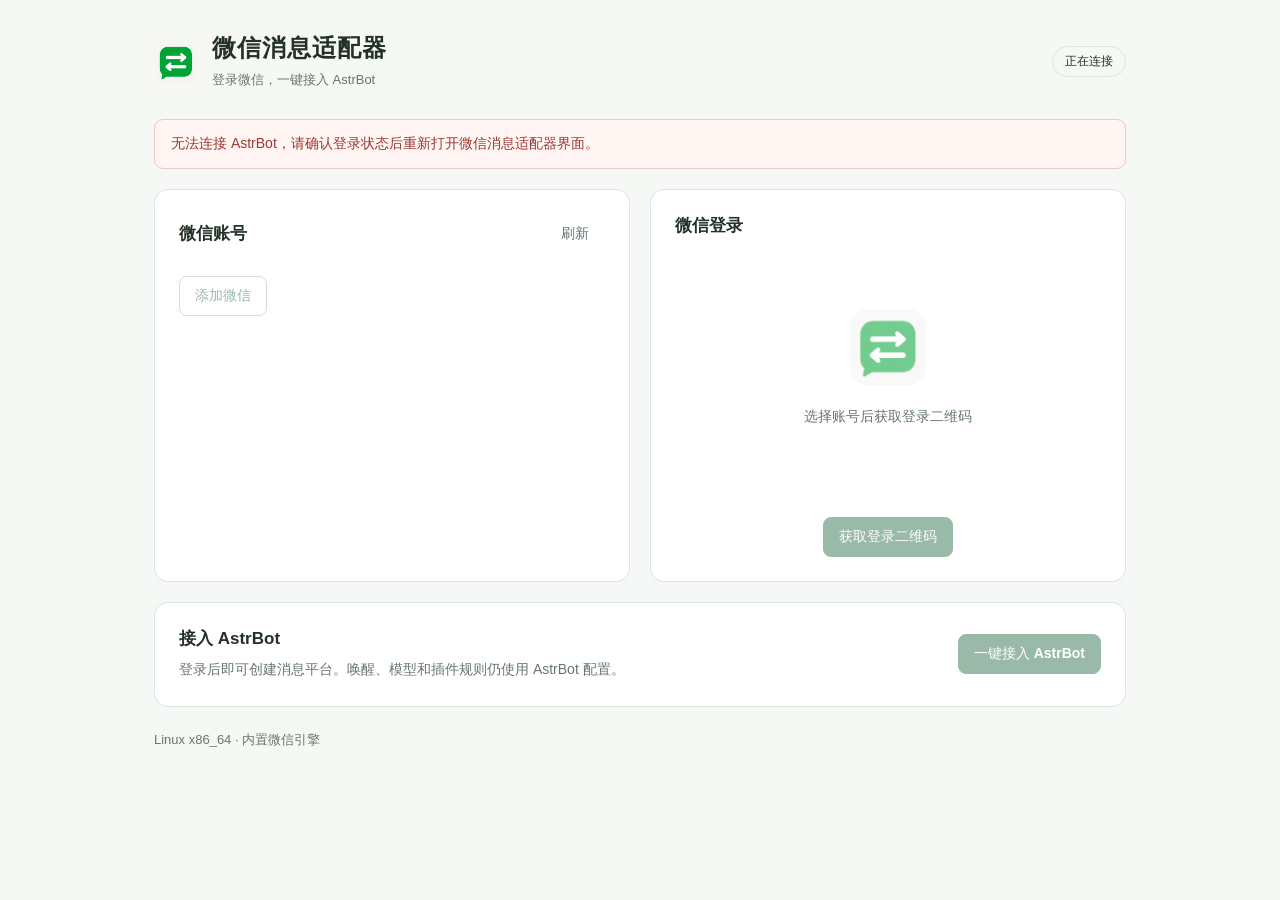
==== views/accounts/index.html @ 223ab72a "feat: release WeChat message adapter 1.0.0" ====
<!doctype html>
<html lang="zh-CN">
  <head>
    <meta charset="utf-8" />
    <meta name="viewport" content="width=device-width, initial-scale=1" />
    <title>微信消息适配器 · 微信管理</title>
    <link rel="icon" type="image/png" href="./logo.png" />
    <link rel="stylesheet" href="./style.css" />
  </head>
  <body>
    <main>
      <header class="page-header">
        <div class="identity"><img class="mark" src="./logo.png" alt="" width="44" height="44" /><div><h1>微信消息适配器</h1><p>登录微信，一键接入 AstrBot</p></div></div>
        <span id="engine-status" class="badge" role="status">正在连接</span>
      </header>
      <p id="notice" role="status" hidden></p>
      <p id="error" role="alert" hidden></p>
      <section id="engine-help" class="panel" hidden>
        <h2>微信引擎尚未就绪</h2>
        <p id="engine-reason">正在启动内置微信引擎。</p>
        <button id="start-engine" type="button">重新启动</button>
      </section>
      <div class="layout">
        <section class="panel account-panel">
          <div class="section-heading"><h2>微信账号</h2><button id="refresh" class="quiet" type="button">刷新</button></div>
          <div id="empty-state" class="empty" hidden><p>还没有微信账号</p><p>添加账号后，用手机微信扫描二维码。</p></div>
          <label id="account-label" for="account-select" hidden>选择账号</label>
          <select id="account-select" hidden></select>
          <dl id="account-details" hidden><div><dt>登录状态</dt><dd id="account-state">未登录</dd></div><div><dt>消息平台</dt><dd id="platform-state">尚未接入</dd></div></dl>
          <div class="account-actions"><button id="add-account" class="secondary" type="button" disabled>添加微信</button><button id="logout" class="quiet danger" type="button" hidden>退出登录</button></div>
          <form id="add-form" hidden>
            <label for="account-alias">账号名称</label>
            <input id="account-alias" maxlength="64" value="我的微信" autocomplete="off" required />
            <div class="button-row"><button id="create-account" type="submit">添加并登录</button><button id="cancel-add" class="quiet" type="button">取消</button></div>
          </form>
        </section>
        <section class="panel login-panel" aria-labelledby="login-heading">
          <h2 id="login-heading">微信登录</h2>
          <div id="qr-placeholder" class="qr-placeholder"><img src="./logo.png" alt="" width="76" height="76" /><p>选择账号后获取登录二维码</p></div>
          <div id="qr-content" hidden><img id="qr-image" alt="微信登录二维码" /><p id="login-status" role="status" aria-live="polite">等待扫码</p><p class="hint">请使用手机微信扫码，并在手机上确认登录。</p></div>
          <div id="login-success" class="success" hidden><span aria-hidden="true">✓</span><h3>微信已登录</h3><p>现在可以接入 AstrBot，开始收发消息。</p></div>
          <div class="button-row"><button id="login" type="button" disabled>获取登录二维码</button><button id="cancel-login" class="quiet" type="button" hidden>取消登录</button></div>
        </section>
      </div>
      <section class="panel connect-panel"><div><h2>接入 AstrBot</h2><p>登录后即可创建消息平台。唤醒、模型和插件规则仍使用 AstrBot 配置。</p><p id="connect-result" class="hint" role="status"></p></div><button id="connect" type="button" disabled>一键接入 AstrBot</button></section>
      <footer><span>Linux x86_64 · 内置微信引擎</span><span id="version"></span></footer>
    </main>
    <script type="module" src="./app.js?v=login-state-20261108"></script>
  </body>
</html>
---- views/accounts/style.css ----
:root { color-scheme: light dark; font-family: -apple-system, BlinkMacSystemFont, "Segoe UI", "Microsoft YaHei", sans-serif; color: #243128; background: #f6f8f6; font-size: 14px; --surface: #fff; --line: #dde5df; --muted: #67766c; --accent: #206740; }
* { box-sizing: border-box; }
body { margin: 0; }
main { max-width: 1020px; margin: auto; padding: 32px 24px; }
.page-header, .identity, .section-heading, .account-actions, .button-row, .connect-panel, footer { display: flex; align-items: center; }
.page-header { justify-content: space-between; gap: 16px; margin-bottom: 28px; flex-wrap: wrap; }
.identity { gap: 14px; }
.mark { display: block; border-radius: 12px; width: 44px; height: 44px; flex-shrink: 0; object-fit: contain; }
h1 { font-size: 24px; margin: 0 0 5px; letter-spacing: .04em; }
h2 { font-size: 17px; margin: 0 0 14px; }
h3 { margin: 15px 0 8px; font-size: 18px; }
p { margin: 0 0 12px; line-height: 1.7; }
.identity p, footer, .hint { color: var(--muted); font-size: 13px; }
.identity p { margin: 0; }
.badge { border: 1px solid var(--line); padding: 6px 12px; border-radius: 20px; font-size: 12px; white-space: nowrap; }
.badge[data-ready="true"] { color: var(--accent); background: #edf6ef; border-color: #cee0d2; }
.layout { display: grid; grid-template-columns: 1fr 1fr; gap: 20px; }
.panel { background: var(--surface); border: 1px solid var(--line); border-radius: 14px; padding: 24px; min-width: 0; }
.section-heading { justify-content: space-between; gap: 12px; margin-bottom: 15px; }
.section-heading h2 { margin: 0; }
label { display: block; margin: 12px 0 8px; font-weight: 550; }
select, input { width: 100%; color: inherit; background: var(--surface); border: 1px solid #bccac0; border-radius: 8px; padding: 11px 12px; font: inherit; }
button { cursor: pointer; background: var(--accent); border: 1px solid var(--accent); color: #fff; border-radius: 8px; padding: 10px 15px; font: inherit; font-weight: 550; min-height: 40px; }
button:disabled { opacity: .45; cursor: default; }
button:not(:disabled):hover { filter: brightness(.95); }
button.secondary { color: var(--accent); background: transparent; border-color: #9fbaa8; }
button.quiet { color: var(--muted); background: transparent; border-color: transparent; }
button.danger { color: #9c3831; }
button:focus-visible, select:focus-visible, input:focus-visible { outline: 3px solid #83bc96; outline-offset: 3px; }
dl { margin: 20px 0; }
dl > div { display: flex; align-items: baseline; justify-content: space-between; gap: 16px; padding: 12px 0; border-bottom: 1px solid var(--line); }
dt { color: var(--muted); }
dd { margin: 0; overflow-wrap: anywhere; text-align: right; }
.account-actions, .button-row { gap: 8px; flex-wrap: wrap; }
.account-actions { margin-top: 22px; justify-content: space-between; }
#add-form { border-top: 1px solid var(--line); margin-top: 22px; padding-top: 10px; }
#add-form .button-row { margin-top: 14px; }
.empty { padding: 28px 0; color: var(--muted); }
.empty p:first-child { color: inherit; font-weight: 550; }
.login-panel { text-align: center; }
.login-panel h2 { text-align: left; }
.login-panel .button-row { justify-content: center; margin-top: 18px; }
.qr-placeholder { min-height: 248px; display: flex; flex-direction: column; align-items: center; justify-content: center; color: var(--muted); gap: 20px; }
.qr-placeholder img { width: 76px; height: 76px; border-radius: 18px; opacity: .55; }
#qr-image { width: 220px; max-width: 100%; height: auto; display: block; margin: 5px auto 16px; border: 10px solid #fff; background: #fff; }
.success { min-height: 248px; padding-top: 40px; color: var(--accent); }
.success > span { font-size: 36px; display: inline-grid; place-items: center; width: 60px; height: 60px; background: #edf6ef; border-radius: 50%; }
.success p { color: var(--muted); }
.connect-panel { justify-content: space-between; gap: 25px; margin-top: 20px; }
.connect-panel h2 { margin-bottom: 8px; }
.connect-panel p { color: var(--muted); margin-bottom: 0; }
.connect-panel button { flex-shrink: 0; }
#error, #notice { border: 1px solid; border-radius: 9px; padding: 12px 16px; margin-bottom: 20px; overflow-wrap: anywhere; }
#error { color: #9c3831; background: #fff5f3; border-color: #eacbc5; }
#notice { color: var(--accent); background: #edf6ef; border-color: #cee0d2; }
#engine-help { margin-bottom: 20px; }
footer { justify-content: space-between; gap: 12px; margin-top: 24px; }
[hidden] { display: none !important; }
@media (max-width: 650px) { main { padding: 22px 16px; } .layout { grid-template-columns: 1fr; gap: 16px; } .panel { padding: 20px; } .connect-panel { align-items: stretch; flex-direction: column; gap: 18px; } .page-header { align-items: flex-start; } .identity { gap: 11px; } .identity p { max-width: 180px; } footer { flex-wrap: wrap; } }
@media (prefers-color-scheme: dark) { :root { color: #e4ece6; background: #141b17; --surface: #1c2620; --line: #35443a; --muted: #a5b5aa; --accent: #83c79a; } button { background: #34754c; color: #fff; border-color: #34754c; } select, input { border-color: #4c6354; } .badge[data-ready="true"], #notice { background: #223e2c; border-color: #385a43; } .success > span { background: #223e2c; } #error { background: #38231f; color: #f0b1a8; border-color: #6b4138; } button.danger { color: #f0b1a8; } }
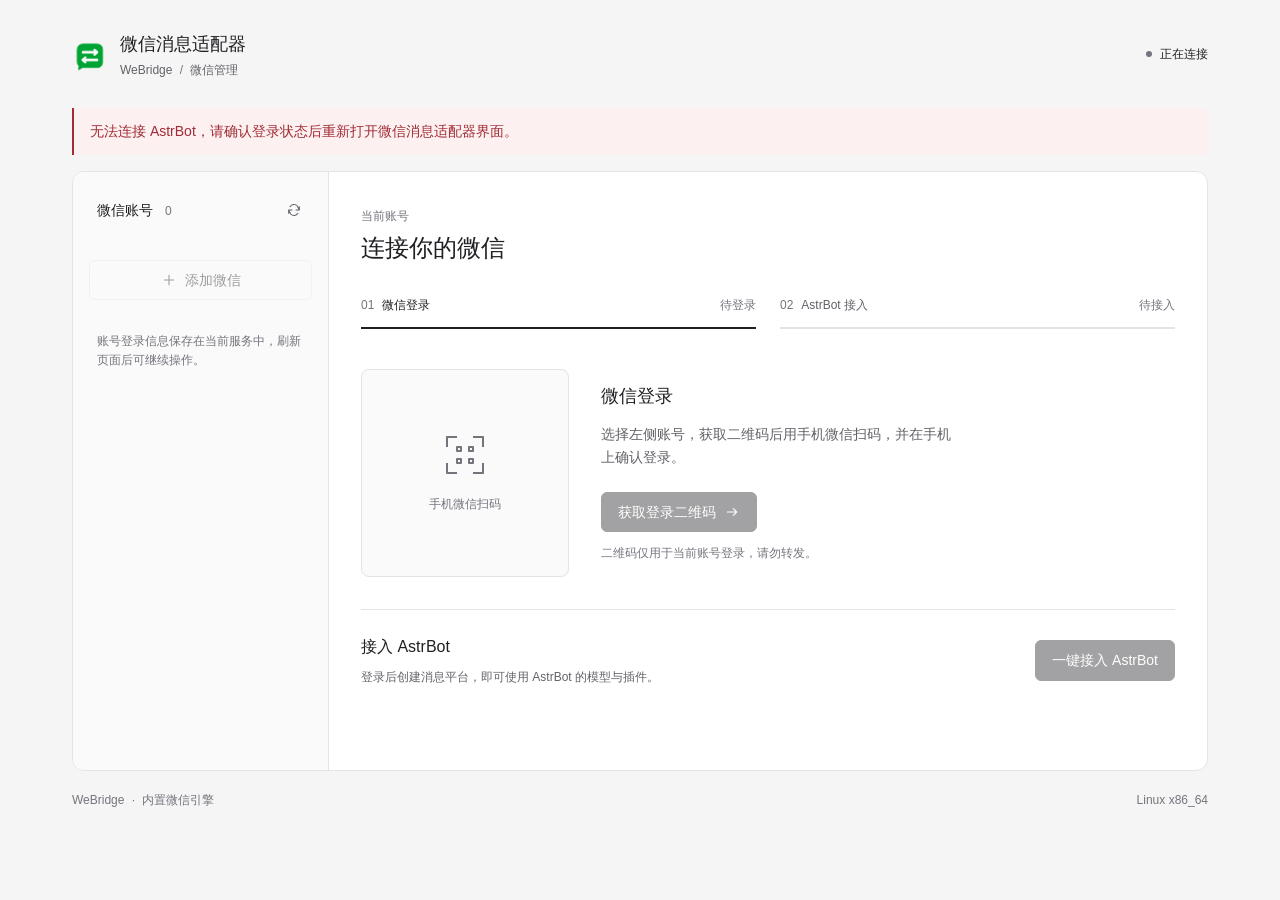
==== commit 045e5fa4: "chore: initialize WeBridge 1.1.2" ====
--- a/views/accounts/index.html
+++ b/views/accounts/index.html
@@ -3,48 +3,74 @@
   <head>
     <meta charset="utf-8" />
     <meta name="viewport" content="width=device-width, initial-scale=1" />
+    <meta name="color-scheme" content="light dark" />
     <title>微信消息适配器 · 微信管理</title>
     <link rel="icon" type="image/png" href="./logo.png" />
-    <link rel="stylesheet" href="./style.css" />
+    <link rel="stylesheet" href="./style.css?v=console-20261110" />
   </head>
   <body>
-    <main>
+    <svg class="icon-library" xmlns="http://www.w3.org/2000/svg" aria-hidden="true">
+      <symbol id="i-plus" viewBox="0 0 24 24"><path d="M12 5v14M5 12h14" /></symbol>
+      <symbol id="i-refresh" viewBox="0 0 24 24"><path d="M20 7v5h-5M4 17v-5h5M6 7a7 7 0 0 1 11-1l3 6M4 12l3 6a7 7 0 0 0 11-1" /></symbol>
+      <symbol id="i-arrow" viewBox="0 0 24 24"><path d="M5 12h14m-5-5 5 5-5 5" /></symbol>
+      <symbol id="i-check" viewBox="0 0 24 24"><path d="m5 12 4 4L19 6" /></symbol>
+      <symbol id="i-scan" viewBox="0 0 24 24"><path d="M8 3H3v5m13-5h5v5M3 16v5h5m13-5v5h-5M8 8h2v2H8zm6 0h2v2h-2zm-6 6h2v2H8zm6 0h2v2h-2z" /></symbol>
+    </svg>
+    <main class="console">
       <header class="page-header">
-        <div class="identity"><img class="mark" src="./logo.png" alt="" width="44" height="44" /><div><h1>微信消息适配器</h1><p>登录微信，一键接入 AstrBot</p></div></div>
-        <span id="engine-status" class="badge" role="status">正在连接</span>
+        <div class="identity">
+          <img class="mark" src="./logo.png" alt="" width="36" height="36" />
+          <div><h1>微信消息适配器</h1><p>WeBridge <span aria-hidden="true">/</span> 微信管理</p></div>
+        </div>
+        <div class="engine"><span id="engine-status" role="status">正在连接</span><span id="version"></span></div>
       </header>
-      <p id="notice" role="status" hidden></p>
-      <p id="error" role="alert" hidden></p>
-      <section id="engine-help" class="panel" hidden>
-        <h2>微信引擎尚未就绪</h2>
-        <p id="engine-reason">正在启动内置微信引擎。</p>
-        <button id="start-engine" type="button">重新启动</button>
+      <div class="feedback">
+        <p id="notice" role="status" hidden></p>
+        <p id="error" role="alert" hidden></p>
+      </div>
+      <section id="engine-help" class="engine-help" hidden>
+        <div><h2>微信引擎尚未就绪</h2><p id="engine-reason">正在启动内置微信引擎。</p></div>
+        <button id="start-engine" class="secondary" type="button">重新启动</button>
       </section>
-      <div class="layout">
-        <section class="panel account-panel">
-          <div class="section-heading"><h2>微信账号</h2><button id="refresh" class="quiet" type="button">刷新</button></div>
-          <div id="empty-state" class="empty" hidden><p>还没有微信账号</p><p>添加账号后，用手机微信扫描二维码。</p></div>
-          <label id="account-label" for="account-select" hidden>选择账号</label>
-          <select id="account-select" hidden></select>
-          <dl id="account-details" hidden><div><dt>登录状态</dt><dd id="account-state">未登录</dd></div><div><dt>消息平台</dt><dd id="platform-state">尚未接入</dd></div></dl>
-          <div class="account-actions"><button id="add-account" class="secondary" type="button" disabled>添加微信</button><button id="logout" class="quiet danger" type="button" hidden>退出登录</button></div>
+      <div class="workbench">
+        <aside class="account-rail" aria-labelledby="accounts-heading">
+          <div class="rail-heading"><h2 id="accounts-heading">微信账号 <span id="account-count">0</span></h2><button id="refresh" class="icon-button" type="button" aria-label="刷新账号" title="刷新账号"><svg class="icon"><use href="#i-refresh" /></svg></button></div>
+          <div id="empty-state" class="empty" hidden><p>还没有微信账号</p><p>添加一个账号，开始连接。</p></div>
+          <div id="account-list" class="account-list" aria-label="选择微信账号"></div>
+          <button id="add-account" class="add-account secondary" type="button" disabled><svg class="icon"><use href="#i-plus" /></svg>添加微信</button>
           <form id="add-form" hidden>
             <label for="account-alias">账号名称</label>
             <input id="account-alias" maxlength="64" value="我的微信" autocomplete="off" required />
             <div class="button-row"><button id="create-account" type="submit">添加并登录</button><button id="cancel-add" class="quiet" type="button">取消</button></div>
           </form>
-        </section>
-        <section class="panel login-panel" aria-labelledby="login-heading">
-          <h2 id="login-heading">微信登录</h2>
-          <div id="qr-placeholder" class="qr-placeholder"><img src="./logo.png" alt="" width="76" height="76" /><p>选择账号后获取登录二维码</p></div>
-          <div id="qr-content" hidden><img id="qr-image" alt="微信登录二维码" /><p id="login-status" role="status" aria-live="polite">等待扫码</p><p class="hint">请使用手机微信扫码，并在手机上确认登录。</p></div>
-          <div id="login-success" class="success" hidden><span aria-hidden="true">✓</span><h3>微信已登录</h3><p>现在可以接入 AstrBot，开始收发消息。</p></div>
-          <div class="button-row"><button id="login" type="button" disabled>获取登录二维码</button><button id="cancel-login" class="quiet" type="button" hidden>取消登录</button></div>
-        </section>
+          <p class="rail-note">账号登录信息保存在当前服务中，刷新页面后可继续操作。</p>
+        </aside>
+        <div class="workspace">
+          <header class="account-header"><div><p class="section-label">当前账号</p><h2 id="account-name">连接你的微信</h2></div><button id="logout" class="quiet danger" type="button" hidden>退出登录</button></header>
+          <ol class="connection-path" aria-label="接入进度">
+            <li id="step-login" aria-current="step"><span class="step-number">01</span><span>微信登录</span><span id="step-login-state" class="step-state">待登录</span></li>
+            <li id="step-connect"><span class="step-number">02</span><span>AstrBot 接入</span><span id="step-connect-state" class="step-state">待接入</span></li>
+          </ol>
+          <section class="login-section" aria-labelledby="login-heading">
+            <div class="login-visual">
+              <div id="qr-placeholder" class="qr-placeholder"><svg class="scan-mark" aria-hidden="true"><use href="#i-scan" /></svg><span>手机微信扫码</span></div>
+              <div id="qr-content" hidden><div class="qr-frame"><img id="qr-image" alt="微信登录二维码" hidden /><span id="qr-waiting">二维码准备中</span></div></div>
+              <div id="login-success" class="login-success" hidden><svg class="success-mark" aria-hidden="true"><use href="#i-check" /></svg><h3>微信已登录</h3><p id="success-caption">可以接入 AstrBot</p></div>
+            </div>
+            <div class="login-copy">
+              <h2 id="login-heading">微信登录</h2>
+              <p id="login-description">选择左侧账号，获取二维码后用手机微信扫码，并在手机上确认登录。</p>
+              <p id="login-status" class="login-status" role="status" aria-live="polite" hidden>等待扫码</p>
+              <div id="login-actions" class="button-row"><button id="login" type="button" disabled>获取登录二维码<svg class="icon"><use href="#i-arrow" /></svg></button><button id="cancel-login" class="secondary" type="button" hidden>取消登录</button></div>
+              <p id="qr-hint" class="hint">二维码仅用于当前账号登录，请勿转发。</p>
+            </div>
+          </section>
+          <dl id="account-details" class="account-details" hidden><div><dt>微信状态</dt><dd id="account-state">未登录</dd></div><div><dt>消息平台</dt><dd id="platform-state">尚未接入</dd></div></dl>
+          <section class="connect-section" aria-labelledby="connect-heading"><div><h2 id="connect-heading">接入 AstrBot</h2><p id="connect-description">登录后创建消息平台，即可使用 AstrBot 的模型与插件。</p><p id="connect-result" class="connect-result" role="status" hidden></p></div><button id="connect" type="button" disabled>一键接入 AstrBot</button></section>
+        </div>
       </div>
-      <section class="panel connect-panel"><div><h2>接入 AstrBot</h2><p>登录后即可创建消息平台。唤醒、模型和插件规则仍使用 AstrBot 配置。</p><p id="connect-result" class="hint" role="status"></p></div><button id="connect" type="button" disabled>一键接入 AstrBot</button></section>
-      <footer><span>Linux x86_64 · 内置微信引擎</span><span id="version"></span></footer>
+      <footer><span>WeBridge <span aria-hidden="true">·</span> 内置微信引擎</span><span>Linux x86_64</span></footer>
     </main>
-    <script type="module" src="./app.js?v=login-state-20261108"></script>
+    <script type="module" src="./app.js?v=console-20261110"></script>
   </body>
 </html>
--- a/views/accounts/style.css
+++ b/views/accounts/style.css
@@ -1,60 +1,174 @@
-:root { color-scheme: light dark; font-family: -apple-system, BlinkMacSystemFont, "Segoe UI", "Microsoft YaHei", sans-serif; color: #243128; background: #f6f8f6; font-size: 14px; --surface: #fff; --line: #dde5df; --muted: #67766c; --accent: #206740; }
+/* Design direction informed by unslop by Damir Sokolovsky (@heydamir), CC BY 4.0.
+   https://heydamir.design/unslop */
+:root {
+  color-scheme: light dark;
+  font-family: -apple-system, BlinkMacSystemFont, "Segoe UI", "Microsoft YaHei", sans-serif;
+  font-synthesis: none;
+  --page: #f5f5f5;
+  --surface: #ffffff;
+  --subtle: #fafafa;
+  --selected: #ededed;
+  --line: #e4e4e7;
+  --text: #202024;
+  --secondary: #626269;
+  --muted: #74747d;
+  --accent: #196943;
+  --accent-soft: #edf5f0;
+  --accent-line: #b7d2c2;
+  --button: #242428;
+  --button-ink: #ffffff;
+  --danger: #a12c35;
+  --danger-soft: #fcf0f0;
+  --focus: #438865;
+}
 * { box-sizing: border-box; }
-body { margin: 0; }
-main { max-width: 1020px; margin: auto; padding: 32px 24px; }
-.page-header, .identity, .section-heading, .account-actions, .button-row, .connect-panel, footer { display: flex; align-items: center; }
-.page-header { justify-content: space-between; gap: 16px; margin-bottom: 28px; flex-wrap: wrap; }
-.identity { gap: 14px; }
-.mark { display: block; border-radius: 12px; width: 44px; height: 44px; flex-shrink: 0; object-fit: contain; }
-h1 { font-size: 24px; margin: 0 0 5px; letter-spacing: .04em; }
-h2 { font-size: 17px; margin: 0 0 14px; }
-h3 { margin: 15px 0 8px; font-size: 18px; }
-p { margin: 0 0 12px; line-height: 1.7; }
-.identity p, footer, .hint { color: var(--muted); font-size: 13px; }
-.identity p { margin: 0; }
-.badge { border: 1px solid var(--line); padding: 6px 12px; border-radius: 20px; font-size: 12px; white-space: nowrap; }
-.badge[data-ready="true"] { color: var(--accent); background: #edf6ef; border-color: #cee0d2; }
-.layout { display: grid; grid-template-columns: 1fr 1fr; gap: 20px; }
-.panel { background: var(--surface); border: 1px solid var(--line); border-radius: 14px; padding: 24px; min-width: 0; }
-.section-heading { justify-content: space-between; gap: 12px; margin-bottom: 15px; }
-.section-heading h2 { margin: 0; }
-label { display: block; margin: 12px 0 8px; font-weight: 550; }
-select, input { width: 100%; color: inherit; background: var(--surface); border: 1px solid #bccac0; border-radius: 8px; padding: 11px 12px; font: inherit; }
-button { cursor: pointer; background: var(--accent); border: 1px solid var(--accent); color: #fff; border-radius: 8px; padding: 10px 15px; font: inherit; font-weight: 550; min-height: 40px; }
-button:disabled { opacity: .45; cursor: default; }
-button:not(:disabled):hover { filter: brightness(.95); }
-button.secondary { color: var(--accent); background: transparent; border-color: #9fbaa8; }
-button.quiet { color: var(--muted); background: transparent; border-color: transparent; }
-button.danger { color: #9c3831; }
-button:focus-visible, select:focus-visible, input:focus-visible { outline: 3px solid #83bc96; outline-offset: 3px; }
-dl { margin: 20px 0; }
-dl > div { display: flex; align-items: baseline; justify-content: space-between; gap: 16px; padding: 12px 0; border-bottom: 1px solid var(--line); }
-dt { color: var(--muted); }
-dd { margin: 0; overflow-wrap: anywhere; text-align: right; }
-.account-actions, .button-row { gap: 8px; flex-wrap: wrap; }
-.account-actions { margin-top: 22px; justify-content: space-between; }
-#add-form { border-top: 1px solid var(--line); margin-top: 22px; padding-top: 10px; }
-#add-form .button-row { margin-top: 14px; }
-.empty { padding: 28px 0; color: var(--muted); }
-.empty p:first-child { color: inherit; font-weight: 550; }
-.login-panel { text-align: center; }
-.login-panel h2 { text-align: left; }
-.login-panel .button-row { justify-content: center; margin-top: 18px; }
-.qr-placeholder { min-height: 248px; display: flex; flex-direction: column; align-items: center; justify-content: center; color: var(--muted); gap: 20px; }
-.qr-placeholder img { width: 76px; height: 76px; border-radius: 18px; opacity: .55; }
-#qr-image { width: 220px; max-width: 100%; height: auto; display: block; margin: 5px auto 16px; border: 10px solid #fff; background: #fff; }
-.success { min-height: 248px; padding-top: 40px; color: var(--accent); }
-.success > span { font-size: 36px; display: inline-grid; place-items: center; width: 60px; height: 60px; background: #edf6ef; border-radius: 50%; }
-.success p { color: var(--muted); }
-.connect-panel { justify-content: space-between; gap: 25px; margin-top: 20px; }
-.connect-panel h2 { margin-bottom: 8px; }
-.connect-panel p { color: var(--muted); margin-bottom: 0; }
-.connect-panel button { flex-shrink: 0; }
-#error, #notice { border: 1px solid; border-radius: 9px; padding: 12px 16px; margin-bottom: 20px; overflow-wrap: anywhere; }
-#error { color: #9c3831; background: #fff5f3; border-color: #eacbc5; }
-#notice { color: var(--accent); background: #edf6ef; border-color: #cee0d2; }
-#engine-help { margin-bottom: 20px; }
-footer { justify-content: space-between; gap: 12px; margin-top: 24px; }
 [hidden] { display: none !important; }
-@media (max-width: 650px) { main { padding: 22px 16px; } .layout { grid-template-columns: 1fr; gap: 16px; } .panel { padding: 20px; } .connect-panel { align-items: stretch; flex-direction: column; gap: 18px; } .page-header { align-items: flex-start; } .identity { gap: 11px; } .identity p { max-width: 180px; } footer { flex-wrap: wrap; } }
-@media (prefers-color-scheme: dark) { :root { color: #e4ece6; background: #141b17; --surface: #1c2620; --line: #35443a; --muted: #a5b5aa; --accent: #83c79a; } button { background: #34754c; color: #fff; border-color: #34754c; } select, input { border-color: #4c6354; } .badge[data-ready="true"], #notice { background: #223e2c; border-color: #385a43; } .success > span { background: #223e2c; } #error { background: #38231f; color: #f0b1a8; border-color: #6b4138; } button.danger { color: #f0b1a8; } }
+body { margin: 0; background: var(--page); color: var(--text); font-size: 14px; line-height: 1.6; }
+button, input { font: inherit; }
+button, input, .account-item { -webkit-tap-highlight-color: transparent; }
+button { display: inline-flex; align-items: center; justify-content: center; gap: 8px; min-height: 40px; padding: 8px 16px; border: 1px solid var(--button); border-radius: 6px; background: var(--button); color: var(--button-ink); cursor: pointer; font-weight: 500; transition: background-color 140ms ease-out, border-color 140ms ease-out, color 140ms ease-out; }
+button:hover:not(:disabled) { background: var(--secondary); border-color: var(--secondary); }
+button:disabled { cursor: not-allowed; opacity: .42; }
+button:focus-visible, input:focus-visible { outline: 2px solid var(--focus); outline-offset: 3px; }
+button.secondary { background: transparent; color: var(--text); border-color: var(--line); }
+button.secondary:hover:not(:disabled), button.quiet:hover:not(:disabled), button.icon-button:hover:not(:disabled) { background: var(--selected); border-color: var(--line); }
+button.quiet, button.icon-button { color: var(--secondary); background: transparent; border-color: transparent; }
+button.danger { color: var(--danger); }
+button.icon-button { width: 36px; min-height: 36px; padding: 8px; }
+.icon { width: 16px; height: 16px; flex: 0 0 16px; fill: none; stroke: currentColor; stroke-width: 1.6; stroke-linecap: round; stroke-linejoin: round; }
+.icon-library { position: absolute; width: 0; height: 0; overflow: hidden; }
+h1, h2, h3, p, dl { margin: 0; }
+h1, h2, h3 { font-weight: 500; }
+.console { max-width: 1200px; margin: 0 auto; padding: 32px; }
+.page-header { display: flex; align-items: center; justify-content: space-between; gap: 24px; padding-bottom: 28px; }
+.identity { display: flex; align-items: center; gap: 12px; }
+.mark { width: 36px; height: 36px; object-fit: contain; }
+h1 { font-size: 18px; line-height: 1.4; }
+.identity p { color: var(--secondary); font-size: 12px; margin-top: 4px; }
+.identity p span { padding: 0 4px; color: var(--muted); }
+.engine { display: flex; flex-direction: column; align-items: flex-end; gap: 4px; font-size: 12px; }
+#engine-status { display: flex; align-items: center; gap: 8px; }
+#engine-status::before { content: ""; width: 6px; height: 6px; border-radius: 50%; background: var(--muted); }
+#engine-status[data-ready="true"]::before { background: var(--accent); }
+#engine-status[data-ready="false"] { color: var(--danger); }
+#engine-status[data-ready="false"]::before { background: var(--danger); }
+#version { color: var(--muted); font-variant-numeric: tabular-nums; }
+.feedback p { padding: 12px 16px; margin-bottom: 16px; border-left: 2px solid var(--accent); background: var(--accent-soft); overflow-wrap: anywhere; }
+.feedback #error { border-color: var(--danger); color: var(--danger); background: var(--danger-soft); }
+.engine-help { display: flex; align-items: center; justify-content: space-between; gap: 16px; margin-bottom: 16px; padding: 16px 20px; border: 1px solid var(--line); background: var(--surface); border-radius: 8px; }
+.engine-help h2 { font-size: 14px; }
+.engine-help p { margin-top: 4px; color: var(--secondary); overflow-wrap: anywhere; }
+.engine-help button { flex-shrink: 0; }
+.workbench { display: grid; grid-template-columns: 256px minmax(0, 1fr); min-height: 600px; border: 1px solid var(--line); border-radius: 12px; overflow: hidden; background: var(--surface); }
+.account-rail { padding: 20px 16px; border-right: 1px solid var(--line); background: var(--subtle); }
+.rail-heading { display: flex; align-items: center; justify-content: space-between; gap: 8px; margin-bottom: 16px; }
+.rail-heading h2 { font-size: 14px; padding-left: 8px; }
+#account-count { color: var(--muted); margin-left: 8px; font-size: 12px; font-variant-numeric: tabular-nums; }
+.account-list { display: flex; flex-direction: column; gap: 4px; }
+.account-item { width: 100%; min-height: 68px; padding: 12px; gap: 12px; justify-content: flex-start; text-align: left; color: var(--text); background: transparent; border-color: transparent; }
+.account-item:hover:not(:disabled) { background: var(--selected); border-color: transparent; }
+.account-item[aria-pressed="true"] { background: var(--surface); border-color: var(--line); }
+.account-monogram { display: grid; place-items: center; width: 32px; height: 32px; flex: 0 0 32px; background: var(--selected); border-radius: 6px; font-size: 14px; font-weight: 500; }
+.account-text { display: flex; flex: 1; min-width: 0; flex-direction: column; gap: 4px; }
+.account-alias { overflow: hidden; text-overflow: ellipsis; white-space: nowrap; font-weight: 500; }
+.account-status { display: flex; align-items: center; gap: 6px; color: var(--secondary); font-size: 12px; font-weight: 400; }
+.account-status::before { content: ""; width: 4px; height: 4px; border-radius: 50%; background: var(--muted); }
+.account-item[data-online="true"] .account-status::before { background: var(--accent); }
+.add-account { width: 100%; margin-top: 16px; }
+.empty { padding: 16px 8px; }
+.empty p + p { margin-top: 8px; color: var(--secondary); font-size: 12px; }
+.rail-note { margin: 32px 8px 0; font-size: 12px; color: var(--muted); }
+#add-form { margin-top: 20px; padding: 20px 0 0; border-top: 1px solid var(--line); }
+#add-form label { display: block; margin-bottom: 8px; font-size: 12px; color: var(--secondary); }
+input { width: 100%; min-height: 40px; padding: 8px 12px; border: 1px solid var(--line); border-radius: 6px; background: var(--surface); color: var(--text); }
+#add-form .button-row { margin-top: 12px; gap: 4px; }
+#add-form button { padding: 8px 12px; }
+.workspace { min-width: 0; padding: 32px; }
+.account-header { display: flex; align-items: center; justify-content: space-between; gap: 16px; min-height: 64px; }
+.section-label { font-size: 12px; color: var(--muted); margin-bottom: 4px; }
+#account-name { font-size: 24px; line-height: 1.4; overflow-wrap: anywhere; }
+.account-header > div { min-width: 0; }
+#logout { flex-shrink: 0; }
+.connection-path { display: flex; gap: 24px; list-style: none; margin: 28px 0 32px; padding: 0; }
+.connection-path li { display: flex; align-items: center; flex: 1; gap: 8px; padding-bottom: 12px; border-bottom: 2px solid var(--line); color: var(--secondary); font-size: 12px; }
+.connection-path li[aria-current="step"] { border-color: var(--text); color: var(--text); }
+.connection-path li[data-complete="true"] { border-color: var(--accent); }
+.step-number { font-variant-numeric: tabular-nums; color: var(--muted); }
+.step-state { margin-left: auto; color: var(--muted); }
+.login-section { display: grid; grid-template-columns: 208px minmax(0, 1fr); align-items: center; gap: 32px; min-height: 224px; }
+.login-visual { width: 208px; height: 208px; }
+.qr-placeholder, .qr-frame, .login-success { width: 208px; height: 208px; border: 1px solid var(--line); border-radius: 8px; display: flex; flex-direction: column; justify-content: center; align-items: center; gap: 16px; }
+.qr-placeholder { background: var(--subtle); font-size: 12px; color: var(--muted); }
+.scan-mark { width: 48px; height: 48px; fill: none; stroke: currentColor; stroke-width: 1; stroke-linejoin: round; }
+.qr-frame { position: relative; padding: 12px; background: #fff; color: #626269; }
+#qr-image { width: 184px; height: 184px; object-fit: contain; }
+#qr-waiting { font-size: 12px; }
+.login-success { background: var(--accent-soft); border-color: var(--accent-line); gap: 8px; }
+.success-mark { width: 40px; height: 40px; margin-bottom: 8px; color: var(--accent); fill: none; stroke: currentColor; stroke-width: 1.5; stroke-linecap: round; stroke-linejoin: round; }
+.login-success h3 { font-size: 16px; }
+.login-success p { color: var(--secondary); font-size: 12px; }
+.login-copy h2 { font-size: 18px; }
+#login-description { margin-top: 12px; color: var(--secondary); max-width: 360px; }
+.button-row { display: flex; flex-wrap: wrap; gap: 8px; margin-top: 24px; }
+.login-status { margin-top: 12px; color: var(--accent); }
+.hint { margin-top: 12px; font-size: 12px; color: var(--muted); }
+.account-details { display: flex; flex-wrap: wrap; gap: 16px 40px; margin-top: 24px; padding: 16px 0; }
+.account-details div { min-width: 120px; }
+.account-details dt { font-size: 12px; color: var(--muted); margin-bottom: 4px; }
+.account-details dd { margin: 0; overflow-wrap: anywhere; }
+#platform-state { font-family: ui-monospace, "SFMono-Regular", Consolas, monospace; font-size: 13px; }
+.connect-section { display: flex; align-items: center; justify-content: space-between; gap: 24px; margin-top: 24px; padding-top: 24px; border-top: 1px solid var(--line); }
+.connect-section > div { min-width: 0; }
+.connect-section h2 { font-size: 16px; }
+#connect-description { margin-top: 8px; color: var(--secondary); font-size: 12px; }
+.connect-section button { flex-shrink: 0; }
+.connect-result { font-size: 12px; margin-top: 12px; color: var(--accent); overflow-wrap: anywhere; }
+footer { display: flex; justify-content: space-between; gap: 16px; padding-top: 20px; font-size: 12px; color: var(--muted); }
+footer span span { margin: 0 4px; }
+@media (prefers-color-scheme: dark) {
+  :root:not([data-theme="light"]) { --page: #141416; --surface: #1d1d20; --subtle: #19191c; --selected: #2b2b30; --line: #343439; --text: #eeeeef; --secondary: #b2b2ba; --muted: #95959f; --accent: #85cba4; --accent-soft: #202f27; --accent-line: #3e5c49; --button: #e8e8eb; --button-ink: #202024; --danger: #ee9b9f; --danger-soft: #342326; --focus: #85cba4; }
+}
+/* AstrBot's bridge sets data-theme, including when its theme differs from the OS. */
+:root[data-theme="light"] { color-scheme: light; }
+:root[data-theme="dark"] { color-scheme: dark; --page: #141416; --surface: #1d1d20; --subtle: #19191c; --selected: #2b2b30; --line: #343439; --text: #eeeeef; --secondary: #b2b2ba; --muted: #95959f; --accent: #85cba4; --accent-soft: #202f27; --accent-line: #3e5c49; --button: #e8e8eb; --button-ink: #202024; --danger: #ee9b9f; --danger-soft: #342326; --focus: #85cba4; }
+@media (max-width: 1040px) {
+  .console { padding: 24px; }
+  .workbench { grid-template-columns: 224px minmax(0, 1fr); }
+  .workspace { padding: 24px; }
+  .login-section { grid-template-columns: 184px minmax(0, 1fr); gap: 24px; }
+  .login-visual, .qr-placeholder, .qr-frame, .login-success { width: 184px; height: 184px; }
+  #qr-image { width: 160px; height: 160px; }
+  .connect-section { align-items: flex-start; flex-direction: column; gap: 16px; }
+  .connection-path { gap: 16px; }
+  .step-state { display: none; }
+}
+@media (max-width: 760px) {
+  .console { padding: 20px 16px; }
+  .page-header { padding-bottom: 20px; gap: 12px; }
+  h1 { font-size: 16px; }
+  .mark { width: 32px; height: 32px; }
+  .identity { gap: 8px; }
+  .workbench { grid-template-columns: minmax(0, 1fr); min-height: 0; }
+  .account-rail { padding: 12px 16px 16px; border-right: 0; border-bottom: 1px solid var(--line); }
+  .rail-heading { margin-bottom: 8px; }
+  .rail-heading h2 { padding-left: 0; }
+  .account-list { flex-direction: row; overflow-x: auto; padding: 4px; margin: -4px; }
+  .account-item { width: 176px; flex: 0 0 176px; min-height: 64px; padding: 8px; }
+  .add-account { width: auto; margin-top: 12px; }
+  .rail-note { display: none; }
+  #add-form { max-width: 360px; }
+  .workspace { padding: 24px 20px; }
+  #account-name { font-size: 20px; }
+  .connection-path { margin: 24px 0; }
+  .login-section { grid-template-columns: minmax(0, 1fr); gap: 24px; justify-items: center; }
+  .login-copy { width: 100%; }
+  .login-visual, .qr-placeholder, .qr-frame, .login-success { width: 208px; height: 208px; }
+  #qr-image { width: 184px; height: 184px; }
+  .account-details { gap: 16px 24px; }
+  .connect-section { margin-top: 16px; }
+  .engine-help { align-items: flex-start; flex-direction: column; }
+  footer { font-size: 11px; }
+}
+@media (prefers-reduced-motion: reduce) {
+  *, *::before, *::after { transition: none !important; scroll-behavior: auto !important; }
+}
